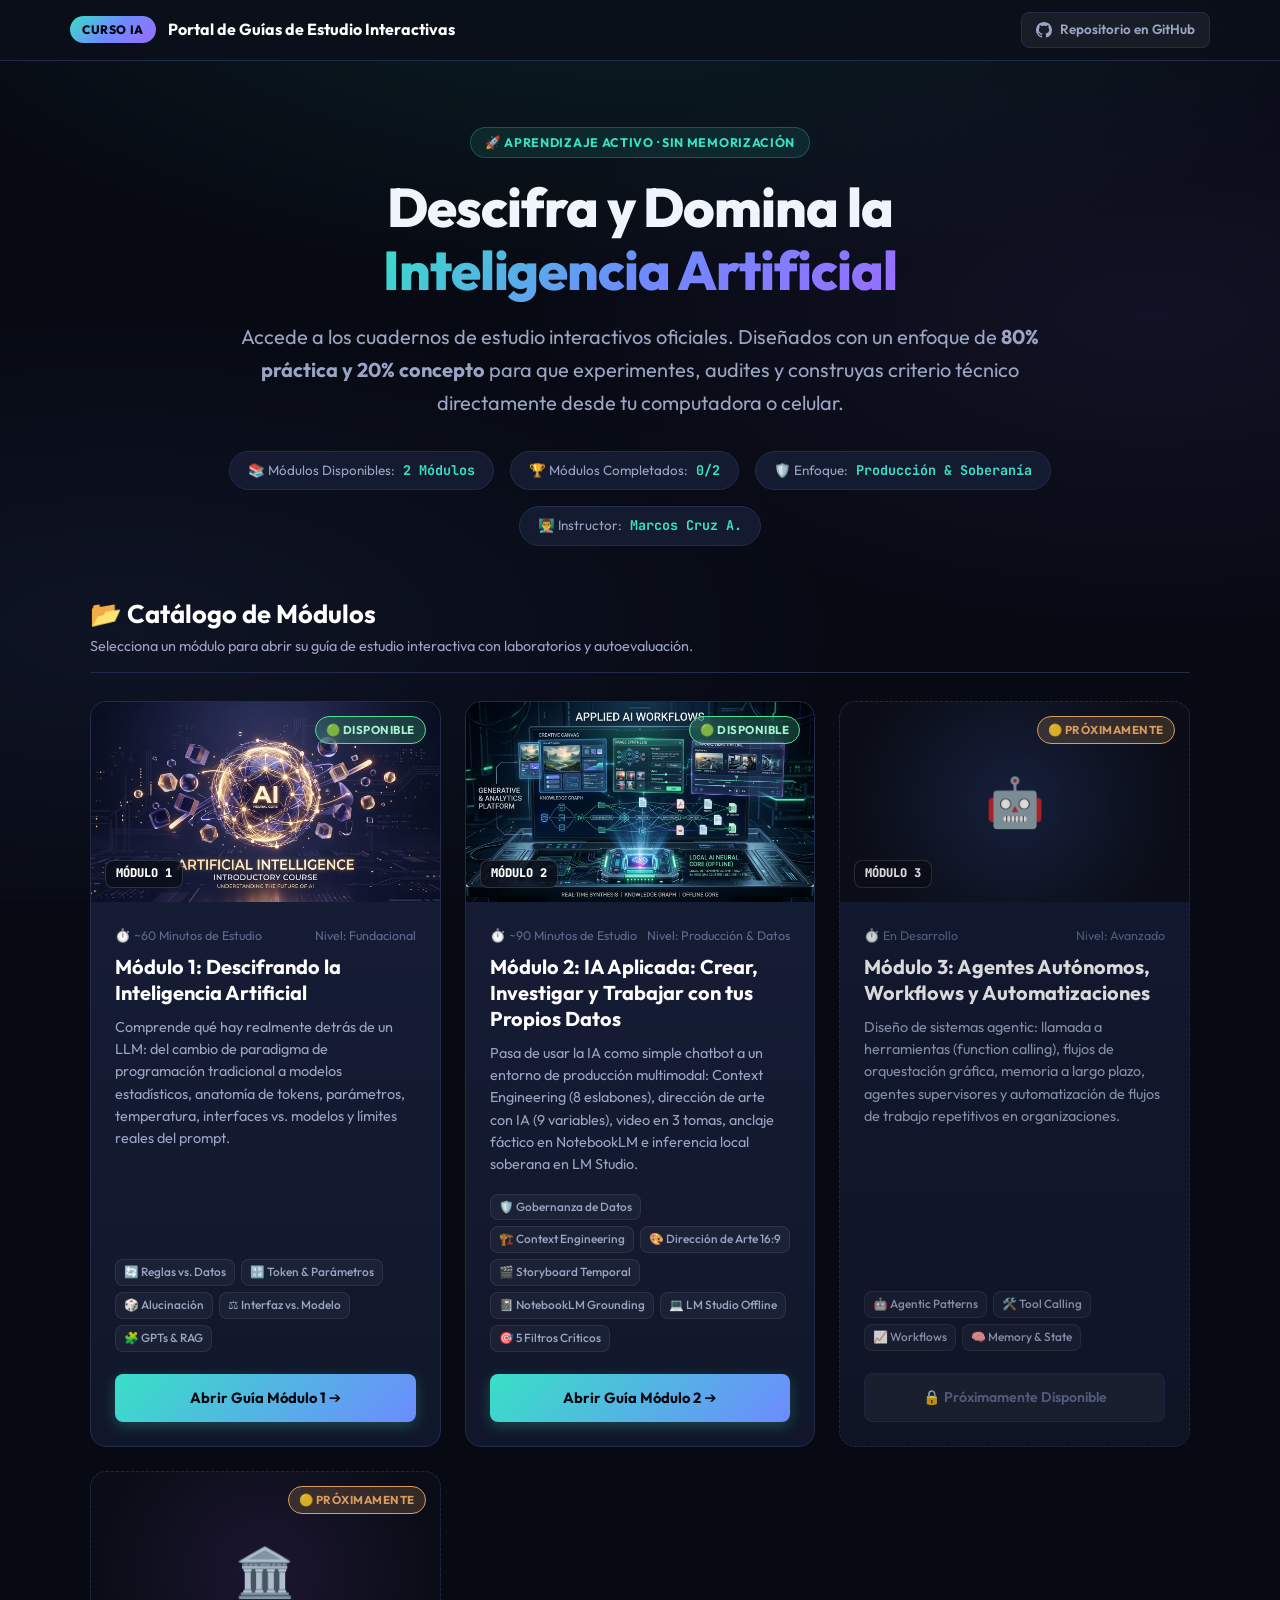
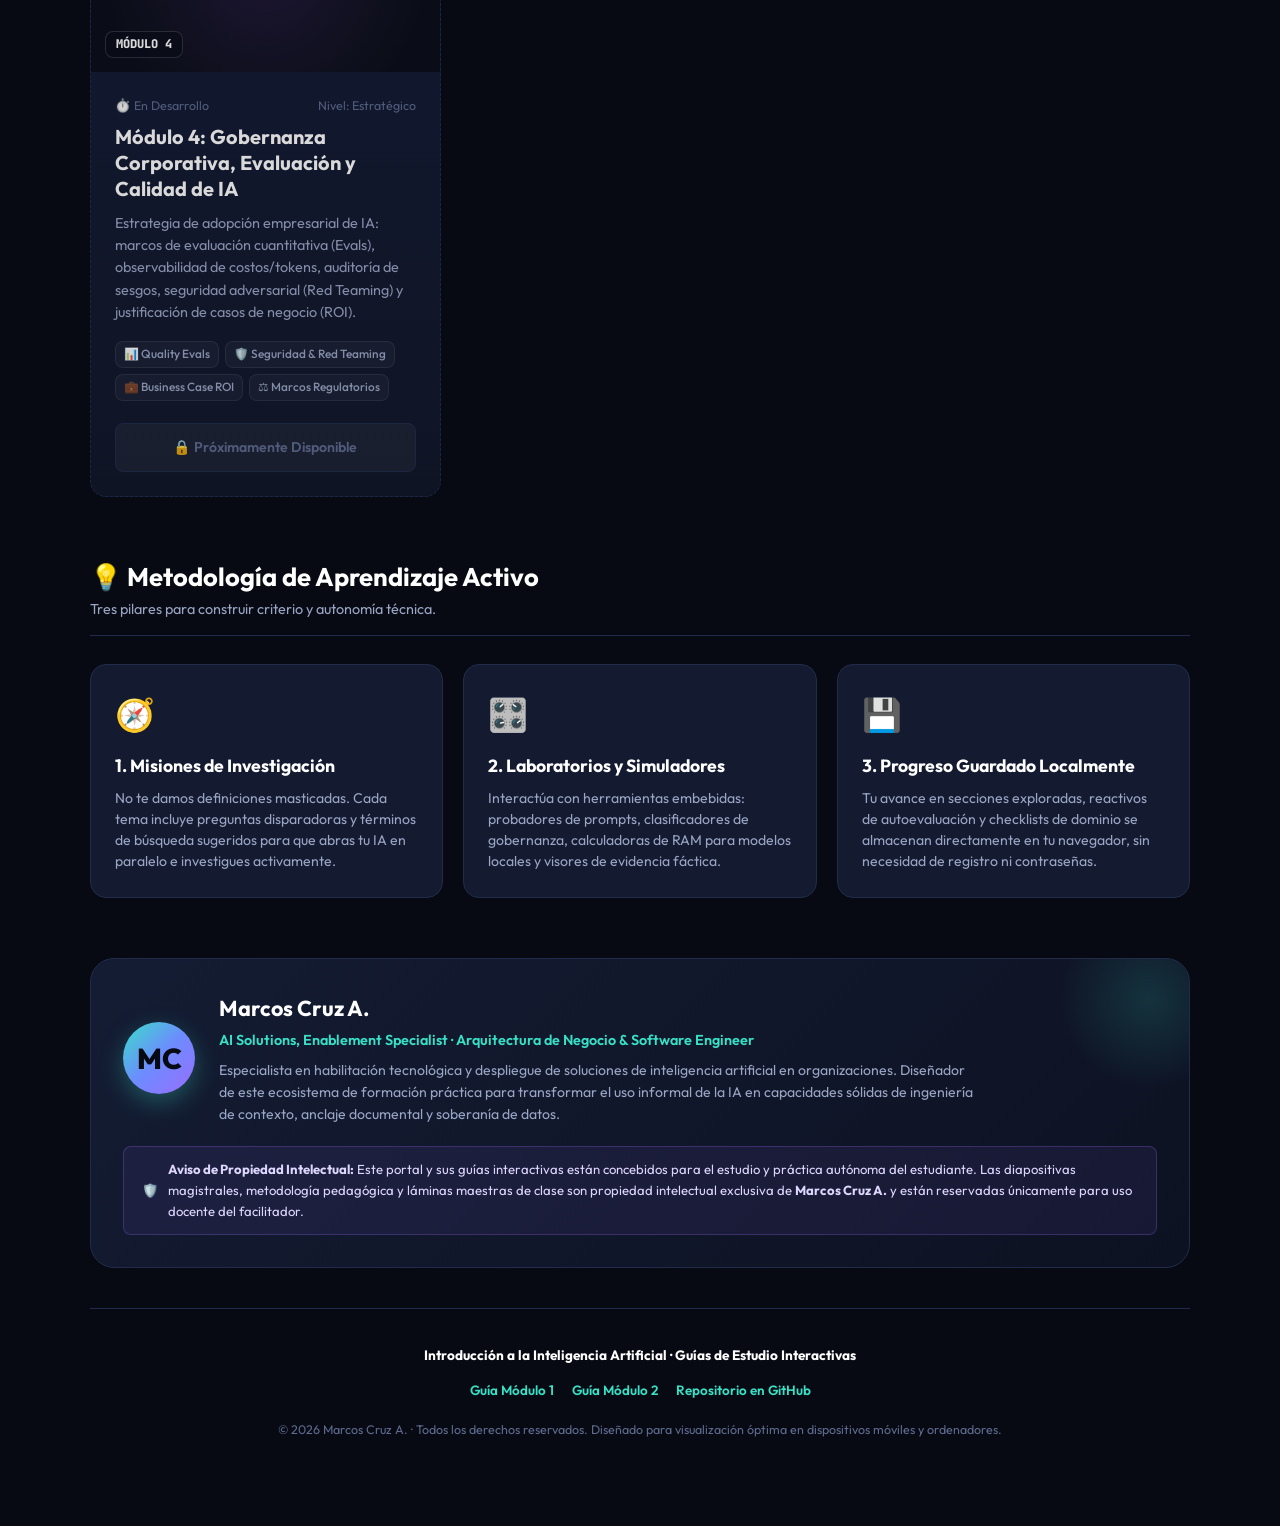
==== index.html @ 72ba68f4 "feat: Portal de guías de estudio interactivas (Módulos 1 y 2)" ====
<!DOCTYPE html>
<html lang="es">

<head>
  <meta charset="UTF-8">
  <meta name="viewport" content="width=device-width, initial-scale=1.0, maximum-scale=5.0">
  <title>Portal de Guías de Estudio Interactivas · Introducción a la IA | Marcos Cruz A.</title>
  <meta name="description" content="Portal oficial de estudio interactivo y autoaprendizaje de Inteligencia Artificial. Módulo 1 (Fundamentos y LLMs) y Módulo 2 (Context Engineering, Multimedia, NotebookLM y Modelos Locales).">
  <meta name="author" content="Marcos Cruz A.">

  <!-- Tipografía Google Fonts -->
  <link rel="preconnect" href="https://fonts.googleapis.com">
  <link rel="preconnect" href="https://fonts.gstatic.com" crossorigin>
  <link href="https://fonts.googleapis.com/css2?family=Outfit:wght@300;400;500;600;700;800&family=JetBrains+Mono:wght@400;500;600;700&display=swap" rel="stylesheet">

  <!-- Estilos del Portal -->
  <link rel="stylesheet" href="portal.css">
</head>

<body>

  <!-- ====================================================================
       HEADER SUPERIOR
       ==================================================================== -->
  <header class="portal-header">
    <div class="portal-header-inner">
      <div class="portal-brand">
        <span class="portal-logo-badge">CURSO IA</span>
        <span class="portal-title-brand">Portal de Guías de Estudio Interactivas</span>
      </div>

      <div class="portal-header-actions">
        <a href="https://github.com/maarkman90/Introducci-n-a-la-IA--Gu-a-de-estudio" target="_blank" rel="noopener" class="btn-repo-github">
          <svg height="16" width="16" viewBox="0 0 16 16" fill="currentColor">
            <path d="M8 0C3.58 0 0 3.58 0 8c0 3.54 2.29 6.53 5.47 7.59.4.07.55-.17.55-.38 0-.19-.01-.82-.01-1.49-2.01.37-2.53-.49-2.69-.94-.09-.23-.48-.94-.82-1.13-.28-.15-.68-.52-.01-.53.63-.01 1.08.58 1.23.82.72 1.21 1.87.87 2.33.66.07-.52.28-.87.51-1.07-1.78-.2-3.64-.89-3.64-3.95 0-.87.31-1.59.82-2.15-.08-.2-.36-1.02.08-2.12 0 0 .67-.21 2.2.82.64-.18 1.32-.27 2-.27.68 0 1.36.09 2 .27 1.53-1.04 2.2-.82 2.2-.82.44 1.1.16 1.92.08 2.12.51.56.82 1.27.82 2.15 0 3.07-1.87 3.75-3.65 3.95.29.25.54.73.54 1.48 0 1.07-.01 1.93-.01 2.2 0 .21.15.46.55.38A8.013 8.013 0 0016 8c0-4.42-3.58-8-8-8z"/>
          </svg>
          Repositorio en GitHub
        </a>
      </div>
    </div>
  </header>

  <!-- ====================================================================
       HERO PRINCIPAL
       ==================================================================== -->
  <main class="portal-wrap">

    <section class="portal-hero">
      <span class="hero-pill-tag">🚀 Aprendizaje Activo · Sin Memorización</span>
      
      <h1>
        Descifra y Domina la <br>
        <span class="gradient-text">Inteligencia Artificial</span>
      </h1>

      <p class="portal-hero-lead">
        Accede a los cuadernos de estudio interactivos oficiales. Diseñados con un enfoque de <strong>80% práctica y 20% concepto</strong> para que experimentes, audites y construyas criterio técnico directamente desde tu computadora o celular.
      </p>

      <div class="portal-stats-row">
        <div class="portal-stat-pill">
          <span>📚 Módulos Disponibles:</span>
          <strong>2 Módulos</strong>
        </div>
        <div class="portal-stat-pill">
          <span>🏆 Módulos Completados:</span>
          <strong id="globalModulesCount">0/2</strong>
        </div>
        <div class="portal-stat-pill">
          <span>🛡️ Enfoque:</span>
          <strong>Producción & Soberanía</strong>
        </div>
        <div class="portal-stat-pill">
          <span>👨‍🏫 Instructor:</span>
          <strong>Marcos Cruz A.</strong>
        </div>
      </div>
    </section>

    <!-- ====================================================================
         CATÁLOGO DE MÓDULOS DE ESTUDIO
         ==================================================================== -->
    <section id="catalogo">
      <div class="section-heading-box">
        <div>
          <h2>📂 Catálogo de Módulos</h2>
          <p>Selecciona un módulo para abrir su guía de estudio interactiva con laboratorios y autoevaluación.</p>
        </div>
      </div>

      <div class="modules-grid">

        <!-- MÓDULO 1 -->
        <article class="module-card">
          <div class="module-card-banner">
            <img src="assets/cover.jpg" alt="Módulo 1: Descifrando la Inteligencia Artificial" loading="eager">
            <span class="module-num-pill">MÓDULO 1</span>
            <span class="module-status-badge active" id="m1ProgressBadge">🟢 DISPONIBLE</span>
          </div>
          <div class="module-card-body">
            <div class="module-meta-row">
              <span>⏱️ ~60 Minutos de Estudio</span>
              <span>Nivel: Fundacional</span>
            </div>
            <h3>Módulo 1: Descifrando la Inteligencia Artificial</h3>
            <p>
              Comprende qué hay realmente detrás de un LLM: del cambio de paradigma de programación tradicional a modelos estadísticos, anatomía de tokens, parámetros, temperatura, interfaces vs. modelos y límites reales del prompt.
            </p>
            <div class="module-topics-tags">
              <span class="topic-chip">🔄 Reglas vs. Datos</span>
              <span class="topic-chip">🔡 Token & Parámetros</span>
              <span class="topic-chip">🎲 Alucinación</span>
              <span class="topic-chip">⚖️ Interfaz vs. Modelo</span>
              <span class="topic-chip">🧩 GPTs & RAG</span>
            </div>
            <a href="guia1_estudio_interactiva.html" class="btn-open-module">
              Abrir Guía Módulo 1 ➔
            </a>
          </div>
        </article>

        <!-- MÓDULO 2 -->
        <article class="module-card">
          <div class="module-card-banner">
            <img src="assets/modulo2_cover.jpg" alt="Módulo 2: IA Aplicada: Crear, Investigar y Trabajar con tus Propios Datos" loading="eager">
            <span class="module-num-pill">MÓDULO 2</span>
            <span class="module-status-badge active" id="m2ProgressBadge">🟢 DISPONIBLE</span>
          </div>
          <div class="module-card-body">
            <div class="module-meta-row">
              <span>⏱️ ~90 Minutos de Estudio</span>
              <span>Nivel: Producción & Datos</span>
            </div>
            <h3>Módulo 2: IA Aplicada: Crear, Investigar y Trabajar con tus Propios Datos</h3>
            <p>
              Pasa de usar la IA como simple chatbot a un entorno de producción multimodal: Context Engineering (8 eslabones), dirección de arte con IA (9 variables), video en 3 tomas, anclaje fáctico en NotebookLM e inferencia local soberana en LM Studio.
            </p>
            <div class="module-topics-tags">
              <span class="topic-chip">🛡️ Gobernanza de Datos</span>
              <span class="topic-chip">🏗️ Context Engineering</span>
              <span class="topic-chip">🎨 Dirección de Arte 16:9</span>
              <span class="topic-chip">🎬 Storyboard Temporal</span>
              <span class="topic-chip">📓 NotebookLM Grounding</span>
              <span class="topic-chip">💻 LM Studio Offline</span>
              <span class="topic-chip">🎯 5 Filtros Críticos</span>
            </div>
            <a href="guia2_estudio_interactiva.html" class="btn-open-module">
              Abrir Guía Módulo 2 ➔
            </a>
          </div>
        </article>

        <!-- MÓDULO 3 (PRÓXIMAMENTE) -->
        <article class="module-card upcoming">
          <div class="module-card-banner" style="background: radial-gradient(circle, #1a2444 0%, #0b0f19 80%); display: flex; align-items: center; justify-content: center;">
            <div style="font-size: 3rem;">🤖</div>
            <span class="module-num-pill">MÓDULO 3</span>
            <span class="module-status-badge upcoming-badge">🟡 PRÓXIMAMENTE</span>
          </div>
          <div class="module-card-body">
            <div class="module-meta-row">
              <span>⏱️ En Desarrollo</span>
              <span>Nivel: Avanzado</span>
            </div>
            <h3>Módulo 3: Agentes Autónomos, Workflows y Automatizaciones</h3>
            <p>
              Diseño de sistemas agentic: llamada a herramientas (function calling), flujos de orquestación gráfica, memoria a largo plazo, agentes supervisores y automatización de flujos de trabajo repetitivos en organizaciones.
            </p>
            <div class="module-topics-tags">
              <span class="topic-chip">🤖 Agentic Patterns</span>
              <span class="topic-chip">🛠️ Tool Calling</span>
              <span class="topic-chip">📈 Workflows</span>
              <span class="topic-chip">🧠 Memory & State</span>
            </div>
            <div class="btn-disabled-module">
              🔒 Próximamente Disponible
            </div>
          </div>
        </article>

        <!-- MÓDULO 4 (PRÓXIMAMENTE) -->
        <article class="module-card upcoming">
          <div class="module-card-banner" style="background: radial-gradient(circle, #211938 0%, #0b0f19 80%); display: flex; align-items: center; justify-content: center;">
            <div style="font-size: 3rem;">🏛️</div>
            <span class="module-num-pill">MÓDULO 4</span>
            <span class="module-status-badge upcoming-badge">🟡 PRÓXIMAMENTE</span>
          </div>
          <div class="module-card-body">
            <div class="module-meta-row">
              <span>⏱️ En Desarrollo</span>
              <span>Nivel: Estratégico</span>
            </div>
            <h3>Módulo 4: Gobernanza Corporativa, Evaluación y Calidad de IA</h3>
            <p>
              Estrategia de adopción empresarial de IA: marcos de evaluación cuantitativa (Evals), observabilidad de costos/tokens, auditoría de sesgos, seguridad adversarial (Red Teaming) y justificación de casos de negocio (ROI).
            </p>
            <div class="module-topics-tags">
              <span class="topic-chip">📊 Quality Evals</span>
              <span class="topic-chip">🛡️ Seguridad & Red Teaming</span>
              <span class="topic-chip">💼 Business Case ROI</span>
              <span class="topic-chip">⚖️ Marcos Regulatorios</span>
            </div>
            <div class="btn-disabled-module">
              🔒 Próximamente Disponible
            </div>
          </div>
        </article>

      </div>
    </section>

    <!-- ====================================================================
         METODOLOGÍA DE ESTUDIO
         ==================================================================== -->
    <section>
      <div class="section-heading-box">
        <div>
          <h2>💡 Metodología de Aprendizaje Activo</h2>
          <p>Tres pilares para construir criterio y autonomía técnica.</p>
        </div>
      </div>

      <div class="methodology-grid">
        <div class="methodology-card">
          <span class="m-icon">🧭</span>
          <h4>1. Misiones de Investigación</h4>
          <p>No te damos definiciones masticadas. Cada tema incluye preguntas disparadoras y términos de búsqueda sugeridos para que abras tu IA en paralelo e investigues activamente.</p>
        </div>

        <div class="methodology-card">
          <span class="m-icon">🎛️</span>
          <h4>2. Laboratorios y Simuladores</h4>
          <p>Interactúa con herramientas embebidas: probadores de prompts, clasificadores de gobernanza, calculadoras de RAM para modelos locales y visores de evidencia fáctica.</p>
        </div>

        <div class="methodology-card">
          <span class="m-icon">💾</span>
          <h4>3. Progreso Guardado Localmente</h4>
          <p>Tu avance en secciones exploradas, reactivos de autoevaluación y checklists de dominio se almacenan directamente en tu navegador, sin necesidad de registro ni contraseñas.</p>
        </div>
      </div>
    </section>

    <!-- ====================================================================
         AUTOR Y PROPIEDAD INTELECTUAL
         ==================================================================== -->
    <section>
      <div class="author-spotlight-card">
        <div class="author-content-flex">
          <div class="author-avatar-large">MC</div>
          <div class="author-text-details">
            <h3>Marcos Cruz A.</h3>
            <div class="author-role">AI Solutions, Enablement Specialist · Arquitectura de Negocio & Software Engineer</div>
            <p>
              Especialista en habilitación tecnológica y despliegue de soluciones de inteligencia artificial en organizaciones. Diseñador de este ecosistema de formación práctica para transformar el uso informal de la IA en capacidades sólidas de ingeniería de contexto, anclaje documental y soberanía de datos.
            </p>
          </div>
        </div>

        <div class="ip-banner-note">
          <span>🛡️</span>
          <span>
            <strong>Aviso de Propiedad Intelectual:</strong> Este portal y sus guías interactivas están concebidos para el estudio y práctica autónoma del estudiante. Las diapositivas magistrales, metodología pedagógica y láminas maestras de clase son propiedad intelectual exclusiva de <strong>Marcos Cruz A.</strong> y están reservadas únicamente para uso docente del facilitador.
          </span>
        </div>
      </div>
    </section>

    <!-- ====================================================================
         FOOTER
         ==================================================================== -->
    <footer class="portal-footer">
      <p style="font-weight: 700; color: #fff;">
        Introducción a la Inteligencia Artificial · Guías de Estudio Interactivas
      </p>
      
      <div class="portal-footer-links">
        <a href="guia1_estudio_interactiva.html">Guía Módulo 1</a>
        <a href="guia2_estudio_interactiva.html">Guía Módulo 2</a>
        <a href="https://github.com/maarkman90/Introducci-n-a-la-IA--Gu-a-de-estudio" target="_blank" rel="noopener">Repositorio en GitHub</a>
      </div>

      <p style="font-size: 0.78rem; color: var(--text-muted); margin-top: 18px;">
        © 2026 Marcos Cruz A. · Todos los derechos reservados. Diseñado para visualización óptima en dispositivos móviles y ordenadores.
      </p>
    </footer>

  </main>

  <!-- Lógica de Progreso del Portal -->
  <script src="portal.js"></script>
</body>

</html>
---- portal.css ----
/* ==========================================================================
   PORTAL DE GUÍAS DE ESTUDIO INTERACTIVAS — ESTILOS
   Curso: Introducción a la Inteligencia Artificial
   Autor y Propiedad Intelectual: Marcos Cruz A.
   ========================================================================== */

:root {
  --bg-deep: #070a13;
  --bg-main: #0b0f1a;
  --bg-soft: #12182b;
  --card-bg: #141b30;
  --card-bg-hover: #19223c;
  --card-border: #222c4a;
  --card-border-glow: rgba(56, 224, 198, 0.35);

  --text-main: #f0f4fc;
  --text-dim: #9aa5c4;
  --text-muted: #5e6b8f;

  --accent-cyan: #38e0c6;
  --accent-blue: #6d8bff;
  --accent-purple: #9a6dff;
  --accent-amber: #ffb86d;
  --accent-rose: #ff6d8b;
  --accent-emerald: #4fe08f;

  --grad-primary: linear-gradient(135deg, #38e0c6 0%, #6d8bff 50%, #9a6dff 100%);
  --grad-cyan-blue: linear-gradient(135deg, #38e0c6 0%, #6d8bff 100%);
  --grad-card-bg: linear-gradient(180deg, #161e38 0%, #11172a 100%);

  --radius-sm: 8px;
  --radius-md: 16px;
  --radius-lg: 24px;
  --radius-full: 9999px;

  --shadow-sm: 0 4px 14px rgba(0, 0, 0, 0.25);
  --shadow-md: 0 12px 32px rgba(0, 0, 0, 0.45);
  --shadow-glow: 0 0 35px rgba(56, 224, 198, 0.16);

  --font-ui: 'Outfit', system-ui, -apple-system, sans-serif;
  --font-mono: 'JetBrains Mono', monospace;
  --transition-fast: 0.2s cubic-bezier(0.16, 1, 0.3, 1);
  --transition-normal: 0.35s cubic-bezier(0.16, 1, 0.3, 1);
}

*, *::before, *::after {
  box-sizing: border-box;
}

html {
  scroll-behavior: smooth;
  -webkit-text-size-adjust: 100%;
}

body {
  margin: 0;
  padding: 0;
  font-family: var(--font-ui);
  background-color: var(--bg-deep);
  background-image: 
    radial-gradient(ellipse 90% 60% at 50% -10%, rgba(56, 224, 198, 0.11), transparent 70%),
    radial-gradient(ellipse 70% 50% at 90% 35%, rgba(154, 109, 255, 0.08), transparent 70%),
    radial-gradient(ellipse 80% 50% at 10% 70%, rgba(109, 139, 255, 0.08), transparent 70%);
  background-attachment: fixed;
  color: var(--text-main);
  line-height: 1.6;
  font-size: 16px;
  overflow-x: hidden;
}

::selection {
  background: var(--accent-purple);
  color: #fff;
}

/* ==========================================================================
   TOP BAR / HEADER
   ========================================================================== */
.portal-header {
  position: sticky;
  top: 0;
  z-index: 100;
  background: rgba(11, 15, 26, 0.88);
  backdrop-filter: blur(14px);
  -webkit-backdrop-filter: blur(14px);
  border-bottom: 1px solid var(--card-border);
  padding: 12px 24px;
}

.portal-header-inner {
  max-width: 1140px;
  margin: 0 auto;
  display: flex;
  justify-content: space-between;
  align-items: center;
  flex-wrap: wrap;
  gap: 12px;
}

.portal-brand {
  display: flex;
  align-items: center;
  gap: 12px;
}

.portal-logo-badge {
  background: var(--grad-primary);
  color: #050811;
  font-weight: 800;
  font-size: 0.76rem;
  padding: 4px 12px;
  border-radius: var(--radius-full);
  letter-spacing: 0.6px;
  text-transform: uppercase;
}

.portal-title-brand {
  font-weight: 700;
  font-size: 1rem;
  color: #fff;
}

.portal-header-actions {
  display: flex;
  align-items: center;
  gap: 12px;
}

.btn-repo-github {
  display: inline-flex;
  align-items: center;
  gap: 8px;
  background: rgba(255, 255, 255, 0.06);
  border: 1px solid var(--card-border);
  color: var(--text-dim);
  text-decoration: none;
  font-size: 0.84rem;
  font-weight: 600;
  padding: 6px 14px;
  border-radius: var(--radius-sm);
  transition: all var(--transition-fast);
}

.btn-repo-github:hover {
  background: rgba(255, 255, 255, 0.12);
  color: #fff;
  border-color: var(--accent-cyan);
}

/* ==========================================================================
   MAIN CONTAINER & HERO
   ========================================================================== */
.portal-wrap {
  max-width: 1140px;
  margin: 0 auto;
  padding: 36px 20px 80px;
}

.portal-hero {
  text-align: center;
  padding: 30px 10px 48px;
  max-width: 860px;
  margin: 0 auto;
}

.hero-pill-tag {
  display: inline-flex;
  align-items: center;
  gap: 8px;
  background: rgba(56, 224, 198, 0.1);
  border: 1px solid rgba(56, 224, 198, 0.25);
  color: var(--accent-cyan);
  font-size: 0.78rem;
  font-weight: 700;
  padding: 5px 14px;
  border-radius: var(--radius-full);
  text-transform: uppercase;
  letter-spacing: 0.7px;
  margin-bottom: 18px;
}

.portal-hero h1 {
  font-size: clamp(2.1rem, 5vw, 3.4rem);
  font-weight: 800;
  line-height: 1.15;
  margin: 0 0 18px;
  letter-spacing: -0.02em;
}

.gradient-text {
  background: var(--grad-primary);
  -webkit-background-clip: text;
  -webkit-text-fill-color: transparent;
  display: inline-block;
}

.portal-hero-lead {
  font-size: clamp(1.05rem, 2vw, 1.25rem);
  color: var(--text-dim);
  line-height: 1.65;
  margin: 0 0 32px;
}

.portal-stats-row {
  display: flex;
  justify-content: center;
  gap: 16px;
  flex-wrap: wrap;
  margin-top: 24px;
}

.portal-stat-pill {
  display: inline-flex;
  align-items: center;
  gap: 8px;
  background: var(--card-bg);
  border: 1px solid var(--card-border);
  padding: 8px 18px;
  border-radius: var(--radius-full);
  font-size: 0.84rem;
  color: var(--text-dim);
}

.portal-stat-pill strong {
  color: var(--accent-cyan);
  font-family: var(--font-mono);
}

/* ==========================================================================
   MODULES CATALOG (GRID DE GUÍAS DE ESTUDIO)
   ========================================================================== */
.section-heading-box {
  margin-bottom: 28px;
  display: flex;
  justify-content: space-between;
  align-items: flex-end;
  flex-wrap: wrap;
  gap: 12px;
  border-bottom: 1px solid var(--card-border);
  padding-bottom: 14px;
}

.section-heading-box h2 {
  font-size: 1.6rem;
  font-weight: 700;
  margin: 0;
  color: #fff;
  display: flex;
  align-items: center;
  gap: 10px;
}

.section-heading-box p {
  margin: 0;
  font-size: 0.9rem;
  color: var(--text-dim);
}

.modules-grid {
  display: grid;
  grid-template-columns: repeat(auto-fit, minmax(320px, 1fr));
  gap: 24px;
  margin-bottom: 60px;
}

.module-card {
  background: var(--grad-card-bg);
  border: 1px solid var(--card-border);
  border-radius: var(--radius-md);
  overflow: hidden;
  display: flex;
  flex-direction: column;
  transition: transform var(--transition-normal), border-color var(--transition-normal), box-shadow var(--transition-normal);
  position: relative;
}

.module-card:hover {
  transform: translateY(-4px);
  border-color: var(--accent-cyan);
  box-shadow: 0 16px 40px rgba(56, 224, 198, 0.14);
}

.module-card.upcoming {
  opacity: 0.85;
  border-style: dashed;
}

.module-card.upcoming:hover {
  border-color: var(--accent-amber);
  box-shadow: 0 16px 40px rgba(255, 184, 109, 0.1);
}

.module-card-banner {
  position: relative;
  height: 200px;
  overflow: hidden;
  background: #000;
}

.module-card-banner img {
  width: 100%;
  height: 100%;
  object-fit: cover;
  display: block;
  transition: transform 0.6s ease;
}

.module-card:hover .module-card-banner img {
  transform: scale(1.04);
}

.module-status-badge {
  position: absolute;
  top: 14px;
  right: 14px;
  font-size: 0.72rem;
  font-weight: 700;
  padding: 4px 10px;
  border-radius: var(--radius-full);
  backdrop-filter: blur(8px);
  -webkit-backdrop-filter: blur(8px);
  text-transform: uppercase;
  letter-spacing: 0.5px;
}

.module-status-badge.active {
  background: rgba(79, 224, 143, 0.2);
  color: #a7f3d0;
  border: 1px solid var(--accent-emerald);
}

.module-status-badge.upcoming-badge {
  background: rgba(255, 184, 109, 0.2);
  color: var(--accent-amber);
  border: 1px solid var(--accent-amber);
}

.module-num-pill {
  position: absolute;
  bottom: 14px;
  left: 14px;
  background: rgba(11, 15, 26, 0.85);
  color: #fff;
  font-weight: 800;
  font-size: 0.75rem;
  padding: 3px 10px;
  border-radius: var(--radius-sm);
  border: 1px solid rgba(255, 255, 255, 0.15);
  font-family: var(--font-mono);
}

.module-card-body {
  padding: 24px;
  display: flex;
  flex-direction: column;
  flex: 1;
}

.module-meta-row {
  display: flex;
  justify-content: space-between;
  align-items: center;
  font-size: 0.78rem;
  color: var(--text-muted);
  margin-bottom: 8px;
}

.module-card-body h3 {
  font-size: 1.25rem;
  font-weight: 700;
  color: #fff;
  margin: 0 0 10px;
  line-height: 1.3;
}

.module-card-body p {
  font-size: 0.9rem;
  color: var(--text-dim);
  line-height: 1.55;
  margin: 0 0 18px;
  flex: 1;
}

.module-topics-tags {
  display: flex;
  flex-wrap: wrap;
  gap: 6px;
  margin-bottom: 22px;
}

.topic-chip {
  background: rgba(255, 255, 255, 0.04);
  border: 1px solid rgba(255, 255, 255, 0.08);
  color: var(--text-dim);
  font-size: 0.74rem;
  padding: 3px 8px;
  border-radius: var(--radius-sm);
  font-weight: 500;
}

.btn-open-module {
  display: flex;
  align-items: center;
  justify-content: center;
  gap: 8px;
  background: var(--grad-cyan-blue);
  color: #070a13;
  text-decoration: none;
  font-weight: 700;
  font-size: 0.92rem;
  padding: 12px 18px;
  border-radius: var(--radius-sm);
  transition: all var(--transition-fast);
  box-shadow: 0 4px 14px rgba(56, 224, 198, 0.25);
}

.btn-open-module:hover {
  transform: translateY(-2px);
  box-shadow: 0 8px 20px rgba(56, 224, 198, 0.4);
  color: #000;
}

.btn-disabled-module {
  display: flex;
  align-items: center;
  justify-content: center;
  gap: 8px;
  background: rgba(255, 255, 255, 0.05);
  border: 1px solid var(--card-border);
  color: var(--text-muted);
  font-weight: 600;
  font-size: 0.88rem;
  padding: 12px 18px;
  border-radius: var(--radius-sm);
  cursor: not-allowed;
}

/* ==========================================================================
   METODOLOGÍA & CÓMO ESTUDIAR
   ========================================================================== */
.methodology-grid {
  display: grid;
  grid-template-columns: repeat(auto-fit, minmax(280px, 1fr));
  gap: 20px;
  margin-bottom: 60px;
}

.methodology-card {
  background: var(--card-bg);
  border: 1px solid var(--card-border);
  border-radius: var(--radius-md);
  padding: 24px;
  transition: transform var(--transition-fast);
}

.methodology-card:hover {
  transform: translateY(-3px);
  border-color: rgba(109, 139, 255, 0.4);
}

.m-icon {
  font-size: 2rem;
  margin-bottom: 12px;
  display: block;
}

.methodology-card h4 {
  margin: 0 0 8px;
  font-size: 1.1rem;
  color: #fff;
}

.methodology-card p {
  margin: 0;
  font-size: 0.88rem;
  color: var(--text-dim);
  line-height: 1.5;
}

/* ==========================================================================
   AUTHOR & INTELLECTUAL PROPERTY SECTION
   ========================================================================== */
.author-spotlight-card {
  background: linear-gradient(135deg, #141c33 0%, #0d1222 100%);
  border: 1px solid var(--card-border);
  border-radius: var(--radius-lg);
  padding: 32px;
  margin-bottom: 40px;
  position: relative;
  overflow: hidden;
}

.author-spotlight-card::before {
  content: "";
  position: absolute;
  top: -50px;
  right: -50px;
  width: 180px;
  height: 180px;
  background: radial-gradient(circle, rgba(56, 224, 198, 0.15) 0%, transparent 70%);
  border-radius: 50%;
  pointer-events: none;
}

.author-content-flex {
  display: flex;
  align-items: center;
  gap: 24px;
  flex-wrap: wrap;
}

.author-avatar-large {
  width: 72px;
  height: 72px;
  border-radius: 50%;
  background: var(--grad-primary);
  display: flex;
  align-items: center;
  justify-content: center;
  font-size: 1.8rem;
  font-weight: 800;
  color: #070a13;
  flex-shrink: 0;
  box-shadow: 0 8px 24px rgba(56, 224, 198, 0.3);
}

.author-text-details h3 {
  margin: 0 0 4px;
  font-size: 1.35rem;
  color: #fff;
}

.author-text-details .author-role {
  color: var(--accent-cyan);
  font-size: 0.9rem;
  font-weight: 600;
  margin: 0 0 8px;
}

.author-text-details p {
  margin: 0;
  font-size: 0.88rem;
  color: var(--text-dim);
  max-width: 760px;
  line-height: 1.55;
}

.ip-banner-note {
  margin-top: 20px;
  padding: 12px 18px;
  background: rgba(154, 109, 255, 0.08);
  border: 1px solid rgba(154, 109, 255, 0.25);
  border-radius: var(--radius-sm);
  font-size: 0.82rem;
  color: #ddd6fe;
  display: flex;
  align-items: center;
  gap: 10px;
}

/* ==========================================================================
   FOOTER
   ========================================================================== */
.portal-footer {
  border-top: 1px solid var(--card-border);
  padding-top: 30px;
  text-align: center;
}

.portal-footer p {
  margin: 6px 0;
  font-size: 0.85rem;
  color: var(--text-dim);
}

.portal-footer-links {
  display: flex;
  justify-content: center;
  gap: 18px;
  margin: 14px 0;
  flex-wrap: wrap;
}

.portal-footer-links a {
  color: var(--accent-cyan);
  text-decoration: none;
  font-size: 0.84rem;
  font-weight: 600;
}

.portal-footer-links a:hover {
  text-decoration: underline;
}

/* ==========================================================================
   RESPONSIVE DESIGN (MOBILE & TABLET BREAKPOINTS)
   ========================================================================== */
@media (max-width: 768px) {
  .portal-wrap {
    padding: 24px 16px 60px;
  }

  .portal-header-inner {
    flex-direction: column;
    align-items: flex-start;
  }

  .portal-header-actions {
    width: 100%;
    justify-content: space-between;
  }

  .modules-grid {
    grid-template-columns: 1fr;
  }

  .author-content-flex {
    flex-direction: column;
    text-align: center;
  }

  .author-spotlight-card {
    padding: 24px 18px;
  }

  .portal-stat-pill {
    width: 100%;
    justify-content: center;
  }
}
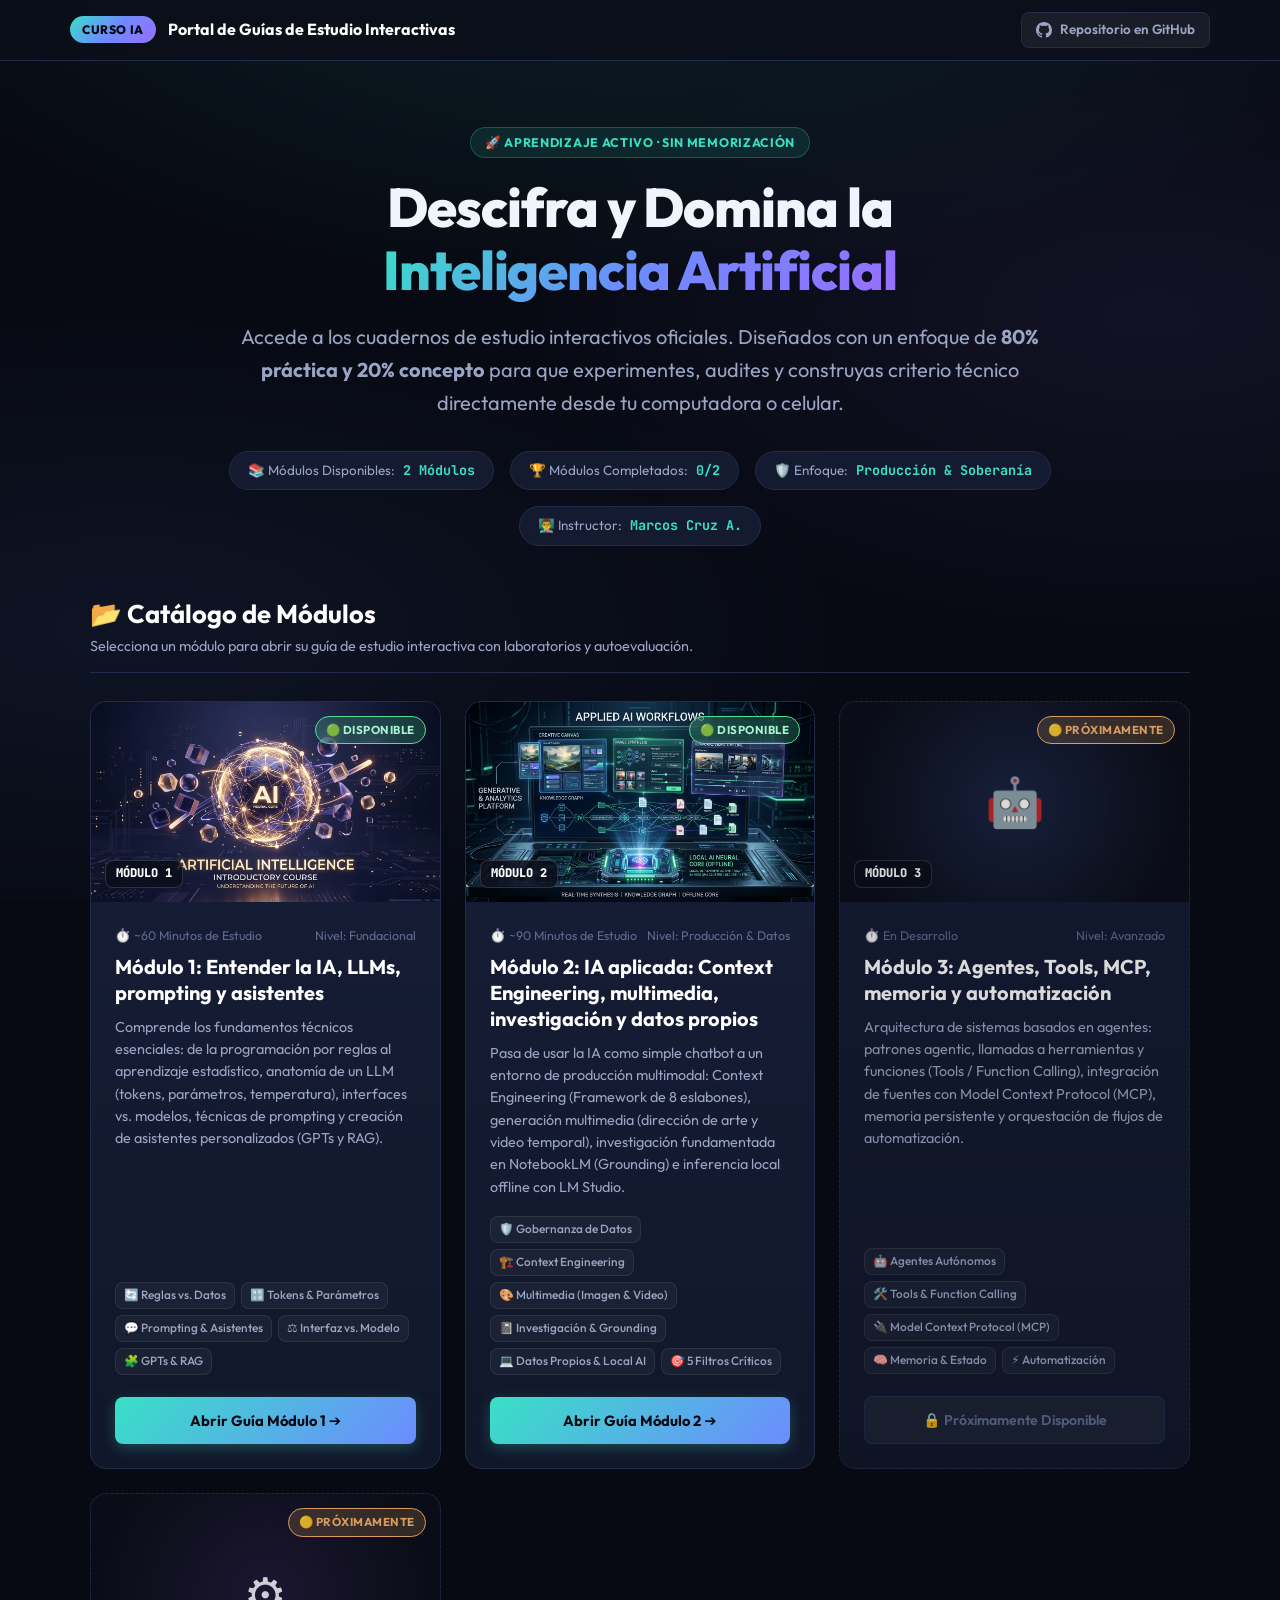
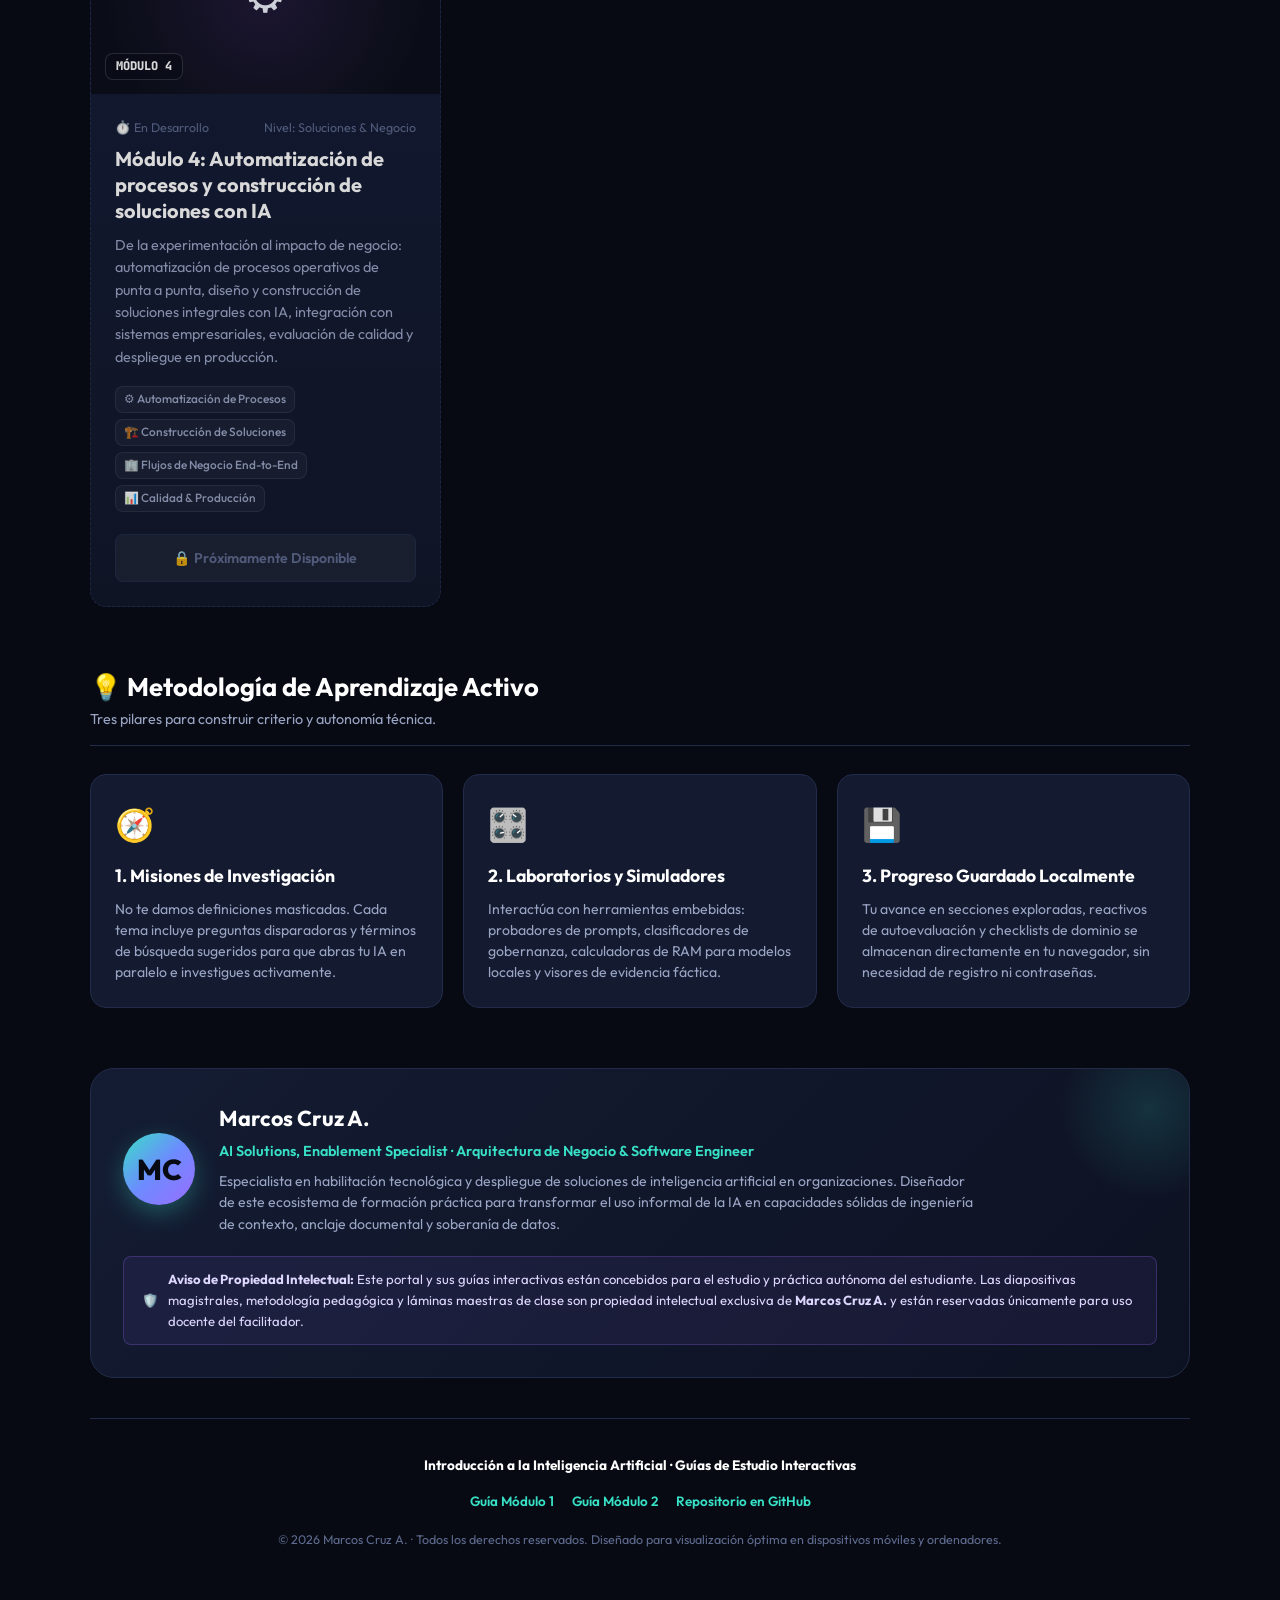
==== commit 04f0286b: "docs: actualizar ruta de aprendizaje y temas de los módulos 3 y 4" ====
--- a/index.html
+++ b/index.html
@@ -93,7 +93,7 @@
         <!-- MÓDULO 1 -->
         <article class="module-card">
           <div class="module-card-banner">
-            <img src="assets/cover.jpg" alt="Módulo 1: Descifrando la Inteligencia Artificial" loading="eager">
+            <img src="assets/cover.jpg" alt="Módulo 1: Entender la IA, LLMs, prompting y asistentes" loading="eager">
             <span class="module-num-pill">MÓDULO 1</span>
             <span class="module-status-badge active" id="m1ProgressBadge">🟢 DISPONIBLE</span>
           </div>
@@ -102,14 +102,14 @@
               <span>⏱️ ~60 Minutos de Estudio</span>
               <span>Nivel: Fundacional</span>
             </div>
-            <h3>Módulo 1: Descifrando la Inteligencia Artificial</h3>
-            <p>
-              Comprende qué hay realmente detrás de un LLM: del cambio de paradigma de programación tradicional a modelos estadísticos, anatomía de tokens, parámetros, temperatura, interfaces vs. modelos y límites reales del prompt.
+            <h3>Módulo 1: Entender la IA, LLMs, prompting y asistentes</h3>
+            <p>
+              Comprende los fundamentos técnicos esenciales: de la programación por reglas al aprendizaje estadístico, anatomía de un LLM (tokens, parámetros, temperatura), interfaces vs. modelos, técnicas de prompting y creación de asistentes personalizados (GPTs y RAG).
             </p>
             <div class="module-topics-tags">
               <span class="topic-chip">🔄 Reglas vs. Datos</span>
-              <span class="topic-chip">🔡 Token & Parámetros</span>
-              <span class="topic-chip">🎲 Alucinación</span>
+              <span class="topic-chip">🔡 Tokens & Parámetros</span>
+              <span class="topic-chip">💬 Prompting & Asistentes</span>
               <span class="topic-chip">⚖️ Interfaz vs. Modelo</span>
               <span class="topic-chip">🧩 GPTs & RAG</span>
             </div>
@@ -122,7 +122,7 @@
         <!-- MÓDULO 2 -->
         <article class="module-card">
           <div class="module-card-banner">
-            <img src="assets/modulo2_cover.jpg" alt="Módulo 2: IA Aplicada: Crear, Investigar y Trabajar con tus Propios Datos" loading="eager">
+            <img src="assets/modulo2_cover.jpg" alt="Módulo 2: IA aplicada: Context Engineering, multimedia, investigación y datos propios" loading="eager">
             <span class="module-num-pill">MÓDULO 2</span>
             <span class="module-status-badge active" id="m2ProgressBadge">🟢 DISPONIBLE</span>
           </div>
@@ -131,17 +131,16 @@
               <span>⏱️ ~90 Minutos de Estudio</span>
               <span>Nivel: Producción & Datos</span>
             </div>
-            <h3>Módulo 2: IA Aplicada: Crear, Investigar y Trabajar con tus Propios Datos</h3>
-            <p>
-              Pasa de usar la IA como simple chatbot a un entorno de producción multimodal: Context Engineering (8 eslabones), dirección de arte con IA (9 variables), video en 3 tomas, anclaje fáctico en NotebookLM e inferencia local soberana en LM Studio.
+            <h3>Módulo 2: IA aplicada: Context Engineering, multimedia, investigación y datos propios</h3>
+            <p>
+              Pasa de usar la IA como simple chatbot a un entorno de producción multimodal: Context Engineering (Framework de 8 eslabones), generación multimedia (dirección de arte y video temporal), investigación fundamentada en NotebookLM (Grounding) e inferencia local offline con LM Studio.
             </p>
             <div class="module-topics-tags">
               <span class="topic-chip">🛡️ Gobernanza de Datos</span>
               <span class="topic-chip">🏗️ Context Engineering</span>
-              <span class="topic-chip">🎨 Dirección de Arte 16:9</span>
-              <span class="topic-chip">🎬 Storyboard Temporal</span>
-              <span class="topic-chip">📓 NotebookLM Grounding</span>
-              <span class="topic-chip">💻 LM Studio Offline</span>
+              <span class="topic-chip">🎨 Multimedia (Imagen & Video)</span>
+              <span class="topic-chip">📓 Investigación & Grounding</span>
+              <span class="topic-chip">💻 Datos Propios & Local AI</span>
               <span class="topic-chip">🎯 5 Filtros Críticos</span>
             </div>
             <a href="guia2_estudio_interactiva.html" class="btn-open-module">
@@ -162,15 +161,16 @@
               <span>⏱️ En Desarrollo</span>
               <span>Nivel: Avanzado</span>
             </div>
-            <h3>Módulo 3: Agentes Autónomos, Workflows y Automatizaciones</h3>
-            <p>
-              Diseño de sistemas agentic: llamada a herramientas (function calling), flujos de orquestación gráfica, memoria a largo plazo, agentes supervisores y automatización de flujos de trabajo repetitivos en organizaciones.
-            </p>
-            <div class="module-topics-tags">
-              <span class="topic-chip">🤖 Agentic Patterns</span>
-              <span class="topic-chip">🛠️ Tool Calling</span>
-              <span class="topic-chip">📈 Workflows</span>
-              <span class="topic-chip">🧠 Memory & State</span>
+            <h3>Módulo 3: Agentes, Tools, MCP, memoria y automatización</h3>
+            <p>
+              Arquitectura de sistemas basados en agentes: patrones agentic, llamadas a herramientas y funciones (Tools / Function Calling), integración de fuentes con Model Context Protocol (MCP), memoria persistente y orquestación de flujos de automatización.
+            </p>
+            <div class="module-topics-tags">
+              <span class="topic-chip">🤖 Agentes Autónomos</span>
+              <span class="topic-chip">🛠️ Tools & Function Calling</span>
+              <span class="topic-chip">🔌 Model Context Protocol (MCP)</span>
+              <span class="topic-chip">🧠 Memoria & Estado</span>
+              <span class="topic-chip">⚡ Automatización</span>
             </div>
             <div class="btn-disabled-module">
               🔒 Próximamente Disponible
@@ -181,24 +181,24 @@
         <!-- MÓDULO 4 (PRÓXIMAMENTE) -->
         <article class="module-card upcoming">
           <div class="module-card-banner" style="background: radial-gradient(circle, #211938 0%, #0b0f19 80%); display: flex; align-items: center; justify-content: center;">
-            <div style="font-size: 3rem;">🏛️</div>
+            <div style="font-size: 3rem;">⚙️</div>
             <span class="module-num-pill">MÓDULO 4</span>
             <span class="module-status-badge upcoming-badge">🟡 PRÓXIMAMENTE</span>
           </div>
           <div class="module-card-body">
             <div class="module-meta-row">
               <span>⏱️ En Desarrollo</span>
-              <span>Nivel: Estratégico</span>
-            </div>
-            <h3>Módulo 4: Gobernanza Corporativa, Evaluación y Calidad de IA</h3>
-            <p>
-              Estrategia de adopción empresarial de IA: marcos de evaluación cuantitativa (Evals), observabilidad de costos/tokens, auditoría de sesgos, seguridad adversarial (Red Teaming) y justificación de casos de negocio (ROI).
-            </p>
-            <div class="module-topics-tags">
-              <span class="topic-chip">📊 Quality Evals</span>
-              <span class="topic-chip">🛡️ Seguridad & Red Teaming</span>
-              <span class="topic-chip">💼 Business Case ROI</span>
-              <span class="topic-chip">⚖️ Marcos Regulatorios</span>
+              <span>Nivel: Soluciones & Negocio</span>
+            </div>
+            <h3>Módulo 4: Automatización de procesos y construcción de soluciones con IA</h3>
+            <p>
+              De la experimentación al impacto de negocio: automatización de procesos operativos de punta a punta, diseño y construcción de soluciones integrales con IA, integración con sistemas empresariales, evaluación de calidad y despliegue en producción.
+            </p>
+            <div class="module-topics-tags">
+              <span class="topic-chip">⚙️ Automatización de Procesos</span>
+              <span class="topic-chip">🏗️ Construcción de Soluciones</span>
+              <span class="topic-chip">🏢 Flujos de Negocio End-to-End</span>
+              <span class="topic-chip">📊 Calidad & Producción</span>
             </div>
             <div class="btn-disabled-module">
               🔒 Próximamente Disponible
